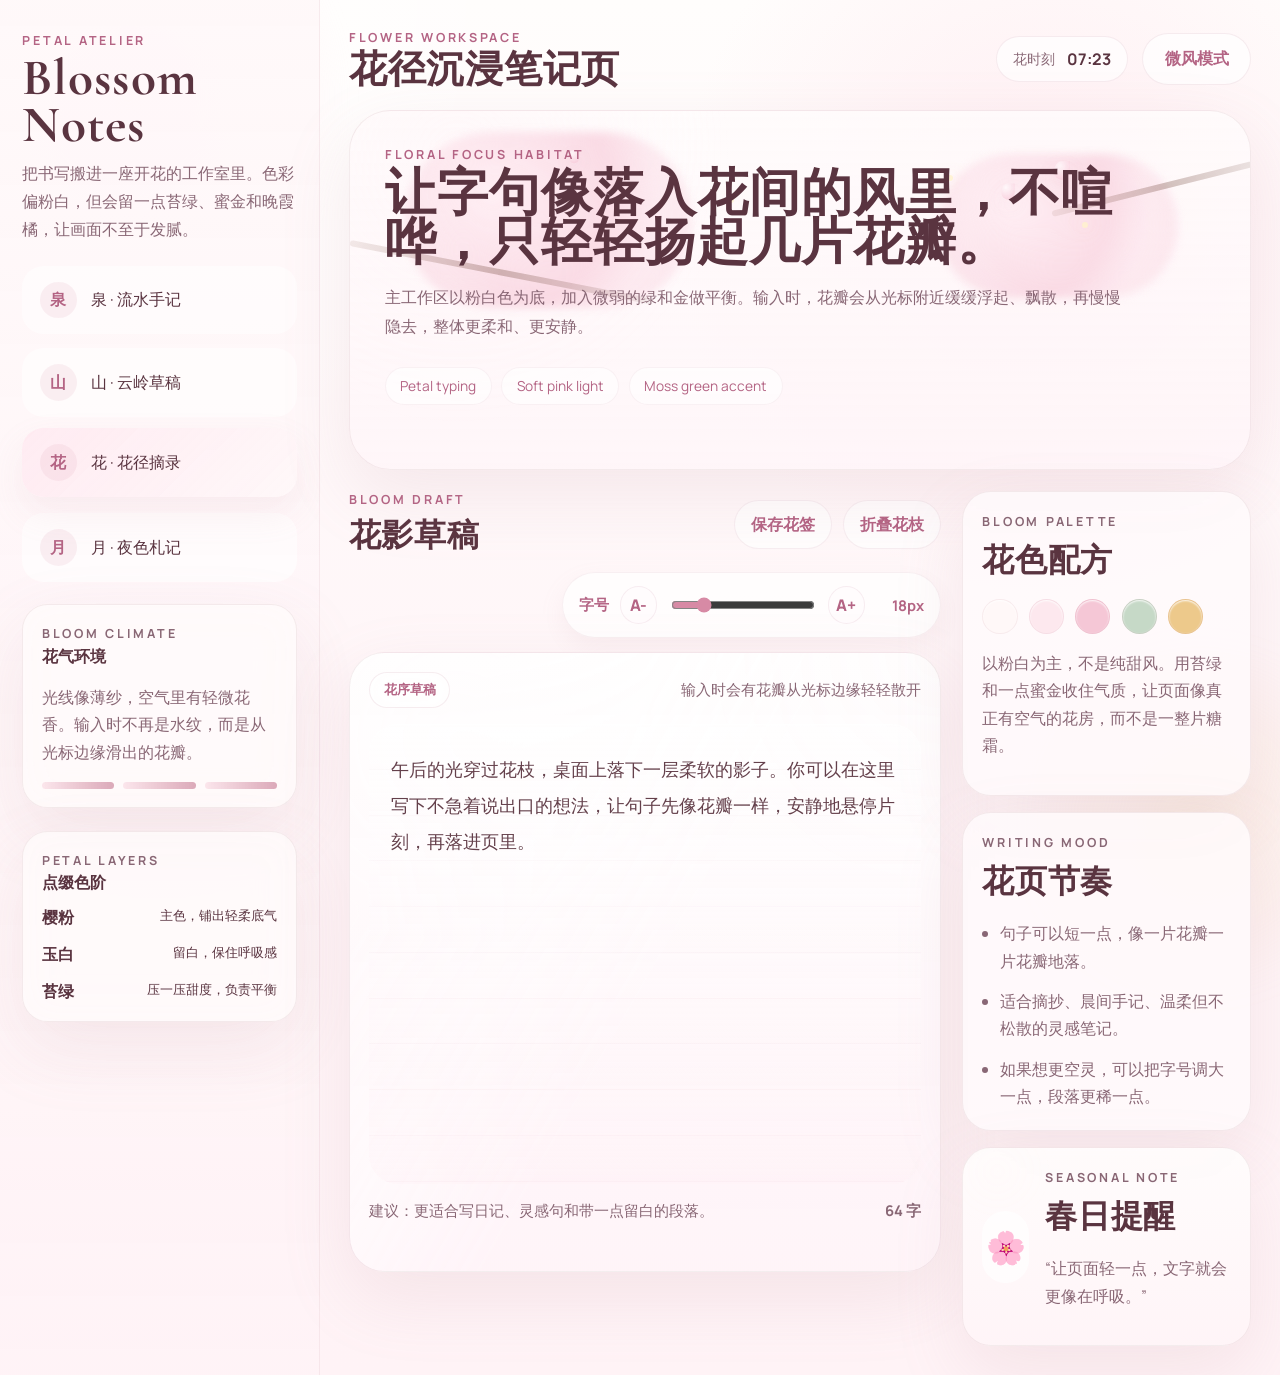
==== flower.html @ 6e4b3426 "Initial immersive notes workspace" ====
<!DOCTYPE html>
<html lang="zh-CN">
<head>
  <meta charset="UTF-8">
  <meta name="viewport" content="width=device-width, initial-scale=1.0">
  <title>花径笔记工作区</title>
  <link rel="preconnect" href="https://fonts.googleapis.com">
  <link rel="preconnect" href="https://fonts.gstatic.com" crossorigin>
  <link href="https://fonts.googleapis.com/css2?family=Cormorant+Garamond:wght@500;600;700&family=Manrope:wght@400;500;600;700&display=swap" rel="stylesheet">
  <link rel="stylesheet" href="./flower.css">
</head>
<body>
  <div class="flower-shell">
    <aside class="flower-sidebar">
      <div class="brand-block">
        <p class="eyebrow">Petal Atelier</p>
        <h1>Blossom Notes</h1>
        <p class="brand-copy">把书写搬进一座开花的工作室里。色彩偏粉白，但会留一点苔绿、蜜金和晚霞橘，让画面不至于发腻。</p>
      </div>

      <nav class="sidebar-nav" aria-label="主题导航">
        <a class="nav-item" href="./index.html">
          <span class="nav-icon">泉</span>
          <span>泉 · 流水手记</span>
        </a>
        <a class="nav-item" href="#">
          <span class="nav-icon">山</span>
          <span>山 · 云岭草稿</span>
        </a>
        <a class="nav-item active" href="./flower.html" aria-current="page">
          <span class="nav-icon">花</span>
          <span>花 · 花径摘录</span>
        </a>
        <a class="nav-item" href="#">
          <span class="nav-icon">月</span>
          <span>月 · 夜色札记</span>
        </a>
      </nav>

      <section class="sidebar-card ambient-card">
        <div class="card-head">
          <p class="eyebrow">Bloom Climate</p>
          <strong>花气环境</strong>
        </div>
        <p>光线像薄纱，空气里有轻微花香。输入时不再是水纹，而是从光标边缘滑出的花瓣。</p>
        <div class="blush-meter" aria-hidden="true">
          <span></span>
          <span></span>
          <span></span>
        </div>
      </section>

      <section class="sidebar-card companions-card">
        <div class="card-head">
          <p class="eyebrow">Petal Layers</p>
          <strong>点缀色阶</strong>
        </div>
        <ul class="companion-list">
          <li><span>樱粉</span><small>主色，铺出轻柔底气</small></li>
          <li><span>玉白</span><small>留白，保住呼吸感</small></li>
          <li><span>苔绿</span><small>压一压甜度，负责平衡</small></li>
        </ul>
      </section>
    </aside>

    <main class="flower-workspace">
      <header class="topbar">
        <div>
          <p class="eyebrow">Flower Workspace</p>
          <h2>花径沉浸笔记页</h2>
        </div>
        <div class="topbar-actions">
          <div class="time-pill">
            <span>花时刻</span>
            <strong id="clock">--:--</strong>
          </div>
          <button class="pill-button" type="button">微风模式</button>
        </div>
      </header>

      <section class="hero-panel">
        <div class="hero-backdrop" aria-hidden="true">
          <div class="blossom-cloud blossom-a"></div>
          <div class="blossom-cloud blossom-b"></div>
          <div class="branch branch-a"></div>
          <div class="branch branch-b"></div>
          <div class="petal-drift drift-a"></div>
          <div class="petal-drift drift-b"></div>
          <div class="petal-drift drift-c"></div>
          <div class="pollen pollen-a"></div>
          <div class="pollen pollen-b"></div>
          <div class="pollen pollen-c"></div>
        </div>

        <div class="hero-copy">
          <p class="eyebrow">Floral Focus Habitat</p>
          <h3>让字句像落入花间的风里，不喧哗，只轻轻扬起几片花瓣。</h3>
          <p>主工作区以粉白色为底，加入微弱的绿和金做平衡。输入时，花瓣会从光标附近缓缓浮起、飘散，再慢慢隐去，整体更柔和、更安静。</p>
        </div>

        <div class="hero-ribbon">
          <span>Petal typing</span>
          <span>Soft pink light</span>
          <span>Moss green accent</span>
        </div>
      </section>

      <section class="content-grid">
        <section class="editor-panel">
          <div class="panel-head">
            <div>
              <p class="eyebrow">Bloom Draft</p>
              <h3>花影草稿</h3>
            </div>
            <div class="panel-tools" aria-label="编辑操作">
              <button type="button">保存花签</button>
              <button type="button">折叠花枝</button>
            </div>
          </div>

          <div class="editor-controls" aria-label="编辑设置">
            <div class="font-size-control">
              <span class="control-label">字号</span>
              <button class="size-button" id="decreaseFont" type="button" aria-label="减小字号">A-</button>
              <input
                class="size-slider"
                id="fontSizeSlider"
                type="range"
                min="16"
                max="26"
                step="1"
                value="18"
                aria-label="调整编辑区字号"
              >
              <button class="size-button" id="increaseFont" type="button" aria-label="增大字号">A+</button>
              <strong class="size-value" id="fontSizeValue">18px</strong>
            </div>
          </div>

          <div class="editor-wrap" id="editorWrap">
            <div class="petal-sheen" aria-hidden="true"></div>
            <div class="editor-header">
              <span class="tag">花序草稿</span>
              <span class="hint">输入时会有花瓣从光标边缘轻轻散开</span>
            </div>
            <div
              class="editor"
              id="editor"
              contenteditable="true"
              spellcheck="false"
              aria-label="花主题笔记编辑区"
            >午后的光穿过花枝，桌面上落下一层柔软的影子。你可以在这里写下不急着说出口的想法，让句子先像花瓣一样，安静地悬停片刻，再落进页里。</div>
            <div class="editor-footer">
              <span>建议：更适合写日记、灵感句和带一点留白的段落。</span>
              <strong id="charCount">59 字</strong>
            </div>
            <div class="petal-layer" id="petalLayer" aria-hidden="true"></div>
          </div>
        </section>

        <aside class="insight-column">
          <article class="floating-card palette-card">
            <p class="eyebrow">Bloom Palette</p>
            <h3>花色配方</h3>
            <div class="swatches" aria-hidden="true">
              <span style="--swatch:#fff8f8;"></span>
              <span style="--swatch:#fde8ee;"></span>
              <span style="--swatch:#f5c7d6;"></span>
              <span style="--swatch:#c6d9c7;"></span>
              <span style="--swatch:#edc98b;"></span>
            </div>
            <p>以粉白为主，不是纯甜风。用苔绿和一点蜜金收住气质，让页面像真正有空气的花房，而不是一整片糖霜。</p>
          </article>

          <article class="floating-card ritual-card">
            <p class="eyebrow">Writing Mood</p>
            <h3>花页节奏</h3>
            <ul>
              <li>句子可以短一点，像一片花瓣一片花瓣地落。</li>
              <li>适合摘抄、晨间手记、温柔但不松散的灵感笔记。</li>
              <li>如果想更空灵，可以把字号调大一点，段落更稀一点。</li>
            </ul>
          </article>

          <article class="floating-card creature-card">
            <div class="creature-mark" aria-hidden="true">🌸</div>
            <div>
              <p class="eyebrow">Seasonal Note</p>
              <h3>春日提醒</h3>
              <p>“让页面轻一点，文字就会更像在呼吸。”</p>
            </div>
          </article>
        </aside>
      </section>
    </main>
  </div>

  <script src="./flower.js"></script>
</body>
</html>
---- flower.css ----
:root {
  --bg: #fff7f8;
  --bg-soft: #fffdfc;
  --panel: rgba(255, 251, 252, 0.78);
  --panel-strong: rgba(255, 250, 251, 0.9);
  --line: rgba(173, 132, 142, 0.14);
  --text: #5a3440;
  --muted: #896775;
  --rose: #d78aa5;
  --rose-deep: #b46484;
  --sage: #89a690;
  --gold: #deb77d;
  --shadow: 0 26px 70px rgba(183, 132, 152, 0.14);
}

* {
  box-sizing: border-box;
}

html {
  scroll-behavior: smooth;
}

body {
  margin: 0;
  min-height: 100vh;
  font-family: "Manrope", "Segoe UI", sans-serif;
  color: var(--text);
  background:
    radial-gradient(circle at top left, rgba(255, 255, 255, 0.96), transparent 30%),
    radial-gradient(circle at 82% 16%, rgba(255, 217, 228, 0.42), transparent 24%),
    linear-gradient(180deg, #fffdfc 0%, #fff6f8 50%, #fff3f6 100%);
  overflow-x: hidden;
}

body::before,
body::after {
  content: "";
  position: fixed;
  pointer-events: none;
  z-index: 0;
}

body::before {
  top: -10rem;
  left: -8rem;
  width: 32rem;
  height: 32rem;
  background: radial-gradient(circle, rgba(255, 228, 236, 0.52), transparent 62%);
  filter: blur(8px);
}

body::after {
  right: -8rem;
  bottom: -8rem;
  width: 26rem;
  height: 26rem;
  background: radial-gradient(circle, rgba(235, 207, 167, 0.24), transparent 62%);
  filter: blur(14px);
}

.flower-shell {
  position: relative;
  z-index: 1;
  display: grid;
  grid-template-columns: 320px minmax(0, 1fr);
  min-height: 100vh;
}

.flower-sidebar {
  display: flex;
  flex-direction: column;
  gap: 1.4rem;
  padding: 2rem 1.4rem;
  background: linear-gradient(180deg, rgba(255, 248, 249, 0.92), rgba(255, 243, 246, 0.82));
  backdrop-filter: blur(24px);
  border-right: 1px solid rgba(204, 161, 174, 0.16);
}

.brand-block h1,
.topbar h2,
.hero-copy h3,
.panel-head h3,
.floating-card h3 {
  font-family: "Cormorant Garamond", Georgia, serif;
  letter-spacing: 0.02em;
}

.brand-block h1 {
  margin: 0.35rem 0 0.65rem;
  font-size: clamp(2.5rem, 4vw, 3.5rem);
  font-weight: 700;
  line-height: 0.92;
}

.brand-copy {
  margin: 0;
  color: var(--muted);
  line-height: 1.75;
}

.eyebrow {
  margin: 0;
  color: var(--rose-deep);
  font-size: 0.78rem;
  font-weight: 700;
  letter-spacing: 0.22em;
  text-transform: uppercase;
}

.sidebar-nav {
  display: grid;
  gap: 0.85rem;
}

.nav-item {
  display: flex;
  align-items: center;
  gap: 0.9rem;
  padding: 1rem 1.1rem;
  border-radius: 1.35rem;
  background: rgba(255, 255, 255, 0.54);
  color: var(--text);
  text-decoration: none;
  transition: transform 220ms ease, background 220ms ease, box-shadow 220ms ease;
}

.nav-item:hover,
.nav-item.active {
  transform: translateY(-2px);
  background: linear-gradient(135deg, rgba(255, 234, 241, 0.94), rgba(255, 248, 249, 0.82));
  box-shadow: 0 16px 35px rgba(202, 144, 165, 0.12);
}

.nav-icon {
  display: inline-grid;
  place-items: center;
  width: 2.3rem;
  height: 2.3rem;
  border-radius: 999px;
  background: rgba(215, 138, 165, 0.12);
  color: var(--rose-deep);
  font-weight: 700;
}

.sidebar-card,
.hero-panel,
.editor-wrap,
.floating-card {
  border: 1px solid var(--line);
  box-shadow: var(--shadow);
}

.sidebar-card {
  padding: 1.15rem;
  border-radius: 1.6rem;
  background: var(--panel);
  backdrop-filter: blur(18px);
}

.card-head {
  margin-bottom: 0.75rem;
}

.sidebar-card p,
.floating-card p,
.floating-card li {
  color: var(--muted);
  line-height: 1.72;
}

.blush-meter {
  display: grid;
  grid-template-columns: repeat(3, 1fr);
  gap: 0.55rem;
  margin-top: 1rem;
}

.blush-meter span {
  height: 0.4rem;
  border-radius: 999px;
  background: linear-gradient(90deg, rgba(246, 200, 214, 0.4), rgba(211, 151, 170, 0.82));
  animation: blush 4.2s ease-in-out infinite;
}

.blush-meter span:nth-child(2) {
  animation-delay: 240ms;
}

.blush-meter span:nth-child(3) {
  animation-delay: 480ms;
}

.companion-list {
  display: grid;
  gap: 0.85rem;
  margin: 0;
  padding: 0;
  list-style: none;
}

.companion-list li {
  display: flex;
  justify-content: space-between;
  gap: 0.9rem;
}

.companion-list span {
  color: var(--text);
  font-weight: 600;
}

.flower-workspace {
  padding: 1.8rem;
}

.topbar {
  display: flex;
  align-items: center;
  justify-content: space-between;
  gap: 1rem;
  margin-bottom: 1.3rem;
}

.topbar h2 {
  margin: 0.3rem 0 0;
  font-size: clamp(2rem, 3vw, 3rem);
  line-height: 1;
}

.topbar-actions {
  display: flex;
  align-items: center;
  gap: 0.9rem;
}

.time-pill,
.pill-button,
.tag {
  border: 1px solid rgba(202, 154, 172, 0.18);
  background: rgba(255, 255, 255, 0.68);
  backdrop-filter: blur(14px);
}

.time-pill {
  display: flex;
  align-items: center;
  gap: 0.75rem;
  padding: 0.7rem 1rem;
  border-radius: 999px;
}

.time-pill span {
  color: var(--muted);
  font-size: 0.9rem;
}

.pill-button {
  padding: 0.85rem 1.35rem;
  border-radius: 999px;
  color: var(--rose-deep);
  font: inherit;
  font-weight: 700;
  cursor: pointer;
}

.hero-panel {
  position: relative;
  overflow: hidden;
  padding: 2.2rem;
  border-radius: 2.6rem;
  background:
    linear-gradient(180deg, rgba(255, 252, 252, 0.78), rgba(255, 245, 248, 0.9)),
    radial-gradient(circle at 12% 12%, rgba(255, 233, 240, 0.84), transparent 32%);
  min-height: 360px;
}

.hero-backdrop {
  position: absolute;
  inset: 0;
  overflow: hidden;
}

.blossom-cloud,
.branch,
.petal-drift,
.pollen {
  position: absolute;
}

.blossom-cloud {
  border-radius: 999px;
  background:
    radial-gradient(circle at 30% 35%, rgba(255, 239, 244, 0.98), rgba(246, 199, 214, 0.45) 52%, transparent 72%),
    radial-gradient(circle at 62% 48%, rgba(255, 239, 244, 0.94), rgba(248, 203, 218, 0.36) 54%, transparent 74%);
  filter: blur(4px);
}

.blossom-a {
  top: 6%;
  left: 6%;
  width: 18rem;
  height: 11rem;
}

.blossom-b {
  top: 12%;
  right: 8%;
  width: 15rem;
  height: 9rem;
}

.branch {
  height: 0.35rem;
  border-radius: 999px;
  background: linear-gradient(90deg, rgba(150, 108, 93, 0.12), rgba(123, 82, 70, 0.34), rgba(108, 74, 63, 0.08));
  transform-origin: left center;
}

.branch-a {
  left: 0;
  top: 36%;
  width: 34%;
  transform: rotate(11deg);
}

.branch-b {
  right: -4%;
  top: 28%;
  width: 26%;
  transform: rotate(-14deg);
}

.petal-drift {
  width: 1rem;
  height: 1.2rem;
  border-radius: 75% 0 70% 70%;
  background: radial-gradient(circle at 35% 25%, rgba(255, 252, 253, 0.94), rgba(246, 189, 208, 0.86));
  box-shadow: 0 8px 24px rgba(214, 159, 176, 0.16);
  opacity: 0.78;
}

.drift-a {
  top: 14%;
  right: 20%;
  animation: petalFloat 10s linear infinite;
}

.drift-b {
  top: 20%;
  right: 26%;
  transform: scale(0.85);
  animation: petalFloat 13s linear infinite 1.5s;
}

.drift-c {
  top: 10%;
  left: 24%;
  transform: scale(0.7);
  animation: petalFloat 12s linear infinite 0.9s;
}

.pollen {
  width: 0.38rem;
  height: 0.38rem;
  border-radius: 999px;
  background: rgba(255, 242, 203, 0.78);
  box-shadow: 0 0 18px rgba(255, 219, 147, 0.3);
  animation: pollenGlow 5.5s ease-in-out infinite;
}

.pollen-a {
  top: 24%;
  left: 42%;
}

.pollen-b {
  top: 18%;
  right: 33%;
  animation-delay: 1.1s;
}

.pollen-c {
  top: 31%;
  right: 18%;
  animation-delay: 2.1s;
}

.hero-copy,
.hero-ribbon {
  position: relative;
  z-index: 1;
}

.hero-copy {
  max-width: 58rem;
}

.hero-copy h3 {
  margin: 0.45rem 0 0.9rem;
  font-size: clamp(2.2rem, 4vw, 4.6rem);
  line-height: 0.96;
}

.hero-copy p:last-child {
  margin: 0;
  max-width: 46rem;
  color: var(--muted);
  line-height: 1.8;
  font-size: 1.02rem;
}

.hero-ribbon {
  display: inline-flex;
  gap: 0.6rem;
  flex-wrap: wrap;
  margin-top: 1.6rem;
}

.hero-ribbon span {
  padding: 0.52rem 0.9rem;
  border-radius: 999px;
  background: rgba(255, 255, 255, 0.6);
  border: 1px solid rgba(212, 167, 182, 0.14);
  color: var(--rose-deep);
  font-size: 0.86rem;
}

.content-grid {
  display: grid;
  grid-template-columns: minmax(0, 1.6fr) minmax(280px, 0.78fr);
  gap: 1.3rem;
  margin-top: 1.3rem;
}

.panel-head {
  display: flex;
  align-items: center;
  justify-content: space-between;
  gap: 1rem;
  margin-bottom: 0.9rem;
}

.panel-head h3,
.floating-card h3 {
  margin: 0.4rem 0 0;
  font-size: 2rem;
}

.panel-tools {
  display: flex;
  gap: 0.7rem;
}

.panel-tools button {
  padding: 0.75rem 1rem;
  border: 1px solid rgba(202, 154, 172, 0.16);
  border-radius: 999px;
  background: rgba(255, 255, 255, 0.68);
  color: var(--rose-deep);
  font: inherit;
  font-weight: 700;
  cursor: pointer;
}

.editor-controls {
  display: flex;
  justify-content: flex-end;
  margin-bottom: 0.9rem;
}

.font-size-control {
  display: inline-flex;
  align-items: center;
  gap: 0.7rem;
  padding: 0.8rem 1rem;
  border: 1px solid rgba(202, 154, 172, 0.14);
  border-radius: 999px;
  background: rgba(255, 255, 255, 0.7);
  box-shadow: 0 10px 24px rgba(200, 154, 171, 0.1);
  backdrop-filter: blur(14px);
}

.control-label,
.size-value {
  color: var(--rose-deep);
  font-size: 0.92rem;
}

.control-label {
  font-weight: 700;
}

.size-value {
  min-width: 3rem;
  text-align: right;
}

.size-button {
  width: 2.35rem;
  height: 2.35rem;
  border: 1px solid rgba(202, 154, 172, 0.16);
  border-radius: 999px;
  background: rgba(255, 252, 253, 0.96);
  color: var(--rose-deep);
  font: inherit;
  font-weight: 800;
  cursor: pointer;
}

.size-slider {
  width: 9rem;
  accent-color: var(--rose);
}

.editor-wrap {
  position: relative;
  overflow: hidden;
  min-height: 620px;
  padding: 1.2rem;
  border-radius: 2.2rem;
  background:
    linear-gradient(180deg, rgba(255, 254, 254, 0.92), rgba(255, 244, 248, 0.9)),
    radial-gradient(circle at top right, rgba(255, 226, 235, 0.42), transparent 28%);
}

.petal-sheen {
  position: absolute;
  inset: 0;
  background:
    linear-gradient(120deg, transparent 16%, rgba(255, 255, 255, 0.4) 34%, transparent 52%),
    radial-gradient(circle at 18% 14%, rgba(255, 234, 240, 0.42), transparent 28%);
  mix-blend-mode: screen;
  animation: sheen 16s linear infinite;
  pointer-events: none;
}

.editor-header,
.editor-footer {
  position: relative;
  z-index: 2;
  display: flex;
  align-items: center;
  justify-content: space-between;
  gap: 1rem;
}

.editor-header {
  margin-bottom: 1rem;
}

.tag {
  display: inline-flex;
  align-items: center;
  padding: 0.45rem 0.85rem;
  border-radius: 999px;
  color: var(--rose-deep);
  font-size: 0.82rem;
  font-weight: 700;
}

.hint {
  color: var(--muted);
  font-size: 0.92rem;
}

.editor {
  position: relative;
  z-index: 2;
  min-height: 460px;
  padding: 1.7rem 1.4rem 2rem;
  border-radius: 1.8rem;
  background:
    linear-gradient(180deg, rgba(255, 255, 255, 0.5), rgba(255, 234, 241, 0.2)),
    repeating-linear-gradient(180deg, transparent 0 2.8rem, rgba(212, 162, 180, 0.08) 2.8rem 2.86rem);
  box-shadow: inset 0 1px 0 rgba(255, 255, 255, 0.82);
  outline: none;
  font-size: 1.1rem;
  line-height: 2.05;
  color: rgba(90, 52, 64, 0.94);
  caret-color: var(--rose-deep);
}

.editor:focus {
  box-shadow:
    inset 0 1px 0 rgba(255, 255, 255, 0.9),
    inset 0 0 0 1px rgba(212, 162, 180, 0.12),
    0 0 0 6px rgba(245, 199, 214, 0.16);
}

.editor.typing-bloom {
  animation: bloomPulse 960ms ease-out;
}

.editor::selection {
  background: rgba(244, 198, 212, 0.34);
}

.editor-footer {
  margin-top: 1rem;
  color: var(--muted);
  font-size: 0.92rem;
}

.petal-layer {
  position: absolute;
  inset: 0;
  pointer-events: none;
}

.typing-petal {
  position: absolute;
  width: 0.95rem;
  height: 1.2rem;
  border-radius: 75% 0 72% 72%;
  background: radial-gradient(circle at 35% 25%, rgba(255, 255, 255, 0.96), rgba(246, 188, 207, 0.9));
  box-shadow: 0 12px 28px rgba(216, 154, 176, 0.18);
  opacity: 0;
  transform: translate(-50%, -50%) rotate(var(--rotate-start, 0deg)) scale(var(--scale, 1));
  animation: petalTrail 2.6s cubic-bezier(0.2, 0.72, 0.16, 1) forwards;
}

.typing-petal::after {
  content: "";
  position: absolute;
  inset: 28% 24% 18% 24%;
  border-radius: 999px;
  background: linear-gradient(180deg, rgba(255, 255, 255, 0.4), rgba(250, 216, 227, 0.15));
  opacity: 0.9;
}

.petal-spark {
  position: absolute;
  width: 0.34rem;
  height: 0.34rem;
  border-radius: 999px;
  background: rgba(255, 233, 186, 0.82);
  box-shadow: 0 0 18px rgba(255, 220, 153, 0.3);
  opacity: 0;
  animation: sparkTrail 1.9s ease-out forwards;
}

.insight-column {
  display: grid;
  gap: 1rem;
}

.floating-card {
  padding: 1.2rem;
  border-radius: 1.8rem;
  background: var(--panel-strong);
  backdrop-filter: blur(18px);
}

.swatches {
  display: flex;
  gap: 0.7rem;
  margin: 1rem 0;
}

.swatches span {
  width: 2.2rem;
  aspect-ratio: 1;
  border-radius: 999px;
  background: var(--swatch);
  border: 1px solid rgba(202, 154, 172, 0.14);
  box-shadow: inset 0 1px 2px rgba(255, 255, 255, 0.9);
}

.ritual-card ul {
  display: grid;
  gap: 0.8rem;
  margin: 1rem 0 0;
  padding-left: 1.1rem;
}

.creature-card {
  display: flex;
  align-items: center;
  gap: 1rem;
  background:
    linear-gradient(180deg, rgba(255, 252, 252, 0.94), rgba(255, 244, 247, 0.94)),
    radial-gradient(circle at 12% 12%, rgba(255, 238, 212, 0.5), transparent 18%);
}

.creature-mark {
  display: grid;
  place-items: center;
  width: 4.5rem;
  height: 4.5rem;
  border-radius: 1.5rem;
  background: rgba(255, 255, 255, 0.72);
  font-size: 2rem;
}

@keyframes blush {
  0%, 100% {
    transform: scaleX(1);
    opacity: 0.72;
  }
  50% {
    transform: scaleX(0.82);
    opacity: 1;
  }
}

@keyframes petalFloat {
  0% {
    transform: translate3d(0, 0, 0) rotate(18deg);
    opacity: 0;
  }
  10% {
    opacity: 0.82;
  }
  100% {
    transform: translate3d(-120px, 250px, 0) rotate(220deg);
    opacity: 0;
  }
}

@keyframes pollenGlow {
  0%, 100% {
    opacity: 0.45;
    transform: scale(0.92);
  }
  50% {
    opacity: 1;
    transform: scale(1.12);
  }
}

@keyframes sheen {
  0% {
    transform: translateX(-20%);
  }
  100% {
    transform: translateX(20%);
  }
}

@keyframes bloomPulse {
  0% {
    text-shadow: 0 0 0 rgba(244, 194, 209, 0);
    filter: saturate(1);
  }
  40% {
    text-shadow: 0 4px 14px rgba(235, 182, 200, 0.12);
    filter: saturate(1.04);
  }
  100% {
    text-shadow: 0 0 0 rgba(244, 194, 209, 0);
    filter: saturate(1);
  }
}

@keyframes petalTrail {
  0% {
    opacity: 0;
    transform: translate(-50%, -50%) rotate(var(--rotate-start, 0deg)) scale(var(--scale, 1));
  }
  12% {
    opacity: 0.92;
  }
  100% {
    opacity: 0;
    transform: translate(
      calc(-50% + var(--drift-x, 0px)),
      calc(-50% + var(--drift-y, 0px))
    ) rotate(var(--rotate-end, 160deg)) scale(calc(var(--scale, 1) * 0.88));
  }
}

@keyframes sparkTrail {
  0% {
    opacity: 0;
    transform: translate(-50%, -50%) scale(0.3);
  }
  20% {
    opacity: 0.85;
  }
  100% {
    opacity: 0;
    transform: translate(
      calc(-50% + var(--drift-x, 0px)),
      calc(-50% + var(--drift-y, 0px))
    ) scale(1.2);
  }
}

@media (max-width: 1180px) {
  .flower-shell {
    grid-template-columns: 1fr;
  }

  .flower-sidebar {
    border-right: 0;
    border-bottom: 1px solid rgba(204, 161, 174, 0.16);
  }

  .content-grid {
    grid-template-columns: 1fr;
  }
}

@media (max-width: 760px) {
  .flower-workspace,
  .flower-sidebar {
    padding: 1rem;
  }

  .topbar,
  .panel-head,
  .editor-controls,
  .editor-header,
  .editor-footer {
    flex-direction: column;
    align-items: flex-start;
  }

  .topbar-actions,
  .panel-tools,
  .font-size-control {
    width: 100%;
    flex-wrap: wrap;
  }

  .hero-panel,
  .editor-wrap,
  .floating-card,
  .sidebar-card {
    border-radius: 1.6rem;
  }

  .hero-panel {
    padding: 1.4rem;
    min-height: 420px;
  }

  .editor {
    min-height: 360px;
    font-size: 1rem;
    line-height: 1.95;
    padding: 1.2rem 1rem 1.4rem;
  }

  .font-size-control {
    border-radius: 1.2rem;
  }

  .size-slider {
    width: 100%;
  }
}

@media (prefers-reduced-motion: reduce) {
  *,
  *::before,
  *::after {
    animation-duration: 1ms !important;
    animation-iteration-count: 1 !important;
    transition-duration: 1ms !important;
    scroll-behavior: auto !important;
  }
}
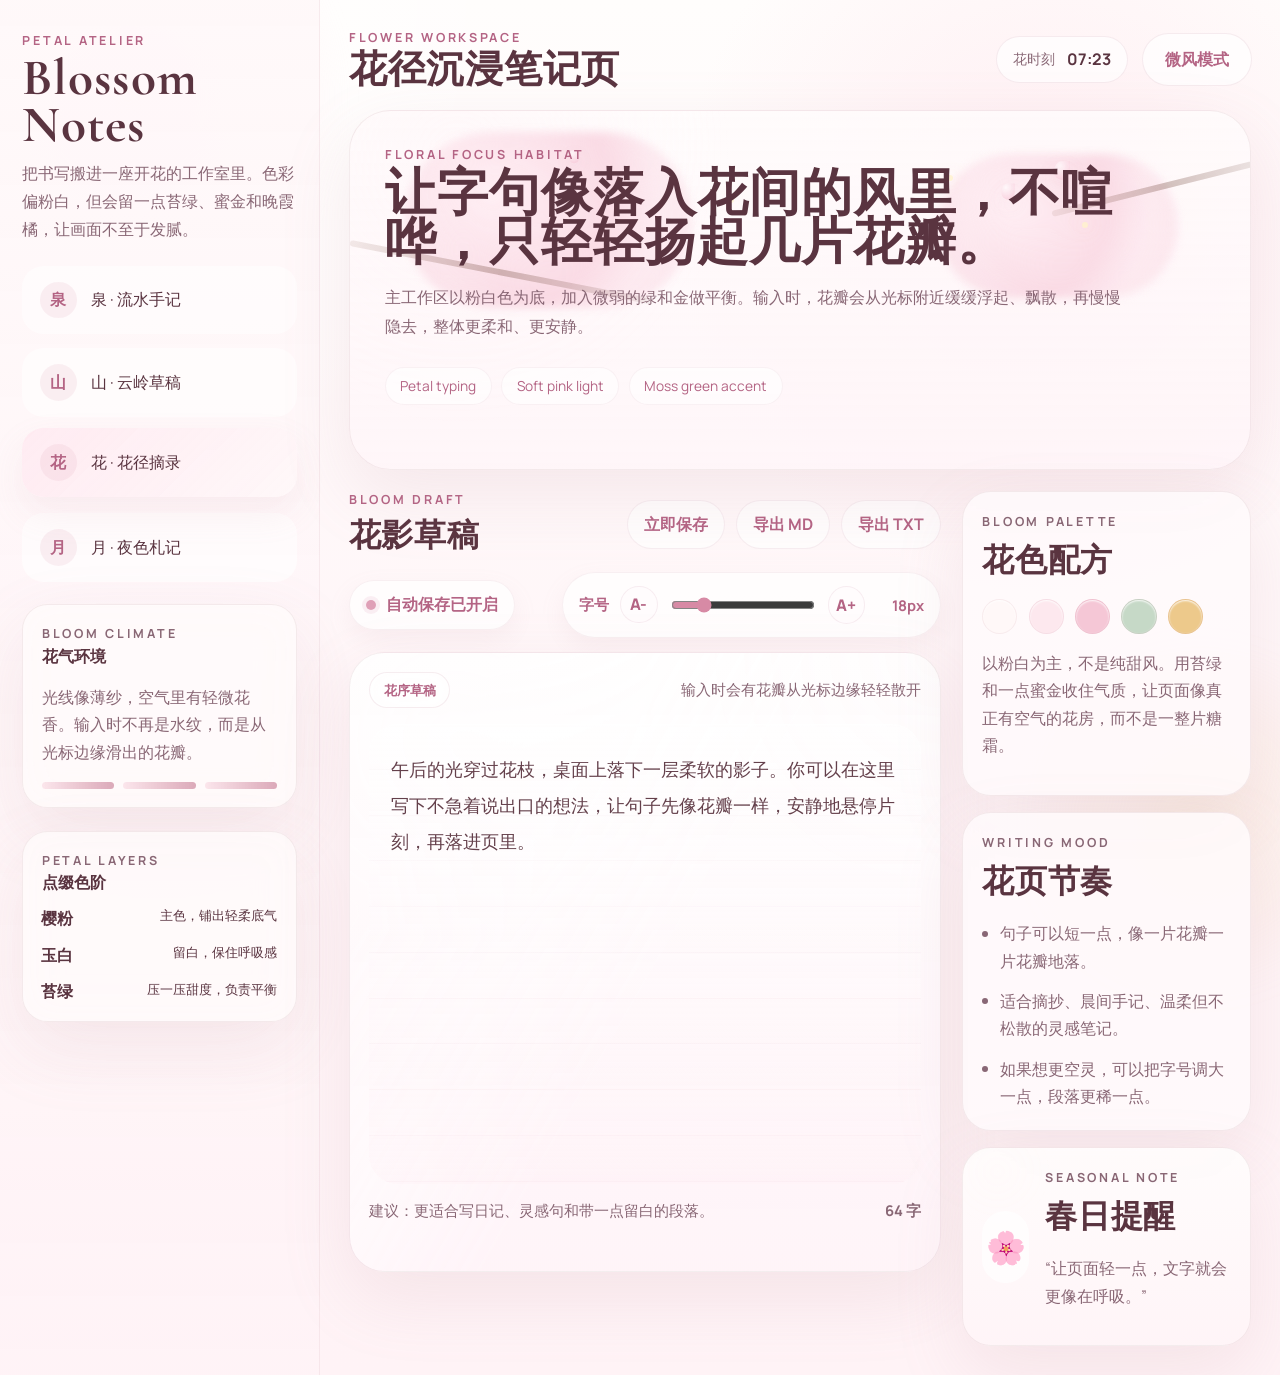
==== commit 24e73529: "Add local save and export tools for notes" ====
--- a/flower.html
+++ b/flower.html
@@ -23,7 +23,7 @@
           <span class="nav-icon">泉</span>
           <span>泉 · 流水手记</span>
         </a>
-        <a class="nav-item" href="#">
+        <a class="nav-item" href="./mountain.html">
           <span class="nav-icon">山</span>
           <span>山 · 云岭草稿</span>
         </a>
@@ -31,7 +31,7 @@
           <span class="nav-icon">花</span>
           <span>花 · 花径摘录</span>
         </a>
-        <a class="nav-item" href="#">
+        <a class="nav-item" href="./moon.html">
           <span class="nav-icon">月</span>
           <span>月 · 夜色札记</span>
         </a>
@@ -113,12 +113,19 @@
               <h3>花影草稿</h3>
             </div>
             <div class="panel-tools" aria-label="编辑操作">
-              <button type="button">保存花签</button>
-              <button type="button">折叠花枝</button>
+              <button id="saveNoteBtn" type="button">立即保存</button>
+              <button id="exportMarkdownBtn" type="button">导出 MD</button>
+              <button id="exportTextBtn" type="button">导出 TXT</button>
             </div>
           </div>
 
           <div class="editor-controls" aria-label="编辑设置">
+            <div class="workspace-meta">
+              <div class="save-state" id="saveState" data-state="saved">
+                <span class="save-dot" aria-hidden="true"></span>
+                <strong id="saveStateText">自动保存已开启</strong>
+              </div>
+            </div>
             <div class="font-size-control">
               <span class="control-label">字号</span>
               <button class="size-button" id="decreaseFont" type="button" aria-label="减小字号">A-</button>
--- a/flower.css
+++ b/flower.css
@@ -450,6 +450,7 @@
 .panel-tools {
   display: flex;
   gap: 0.7rem;
+  flex-wrap: wrap;
 }
 
 .panel-tools button {
@@ -465,8 +466,47 @@
 
 .editor-controls {
   display: flex;
-  justify-content: flex-end;
+  align-items: center;
+  justify-content: space-between;
+  gap: 1rem;
   margin-bottom: 0.9rem;
+}
+
+.workspace-meta {
+  display: flex;
+  align-items: center;
+  gap: 0.75rem;
+}
+
+.save-state {
+  display: inline-flex;
+  align-items: center;
+  gap: 0.65rem;
+  padding: 0.78rem 1rem;
+  border: 1px solid rgba(202, 154, 172, 0.14);
+  border-radius: 999px;
+  background: rgba(255, 255, 255, 0.7);
+  color: var(--rose-deep);
+  box-shadow: 0 10px 24px rgba(200, 154, 171, 0.1);
+  backdrop-filter: blur(14px);
+}
+
+.save-dot {
+  width: 0.62rem;
+  height: 0.62rem;
+  border-radius: 999px;
+  background: rgba(214, 133, 163, 0.78);
+  box-shadow: 0 0 0 0.25rem rgba(214, 133, 163, 0.12);
+}
+
+.save-state[data-state="dirty"] .save-dot {
+  background: rgba(228, 177, 109, 0.92);
+  box-shadow: 0 0 0 0.25rem rgba(228, 177, 109, 0.14);
+}
+
+.save-state[data-state="error"] .save-dot {
+  background: rgba(196, 102, 117, 0.92);
+  box-shadow: 0 0 0 0.25rem rgba(196, 102, 117, 0.14);
 }
 
 .font-size-control {
@@ -819,7 +859,8 @@
 
   .topbar-actions,
   .panel-tools,
-  .font-size-control {
+  .font-size-control,
+  .workspace-meta {
     width: 100%;
     flex-wrap: wrap;
   }
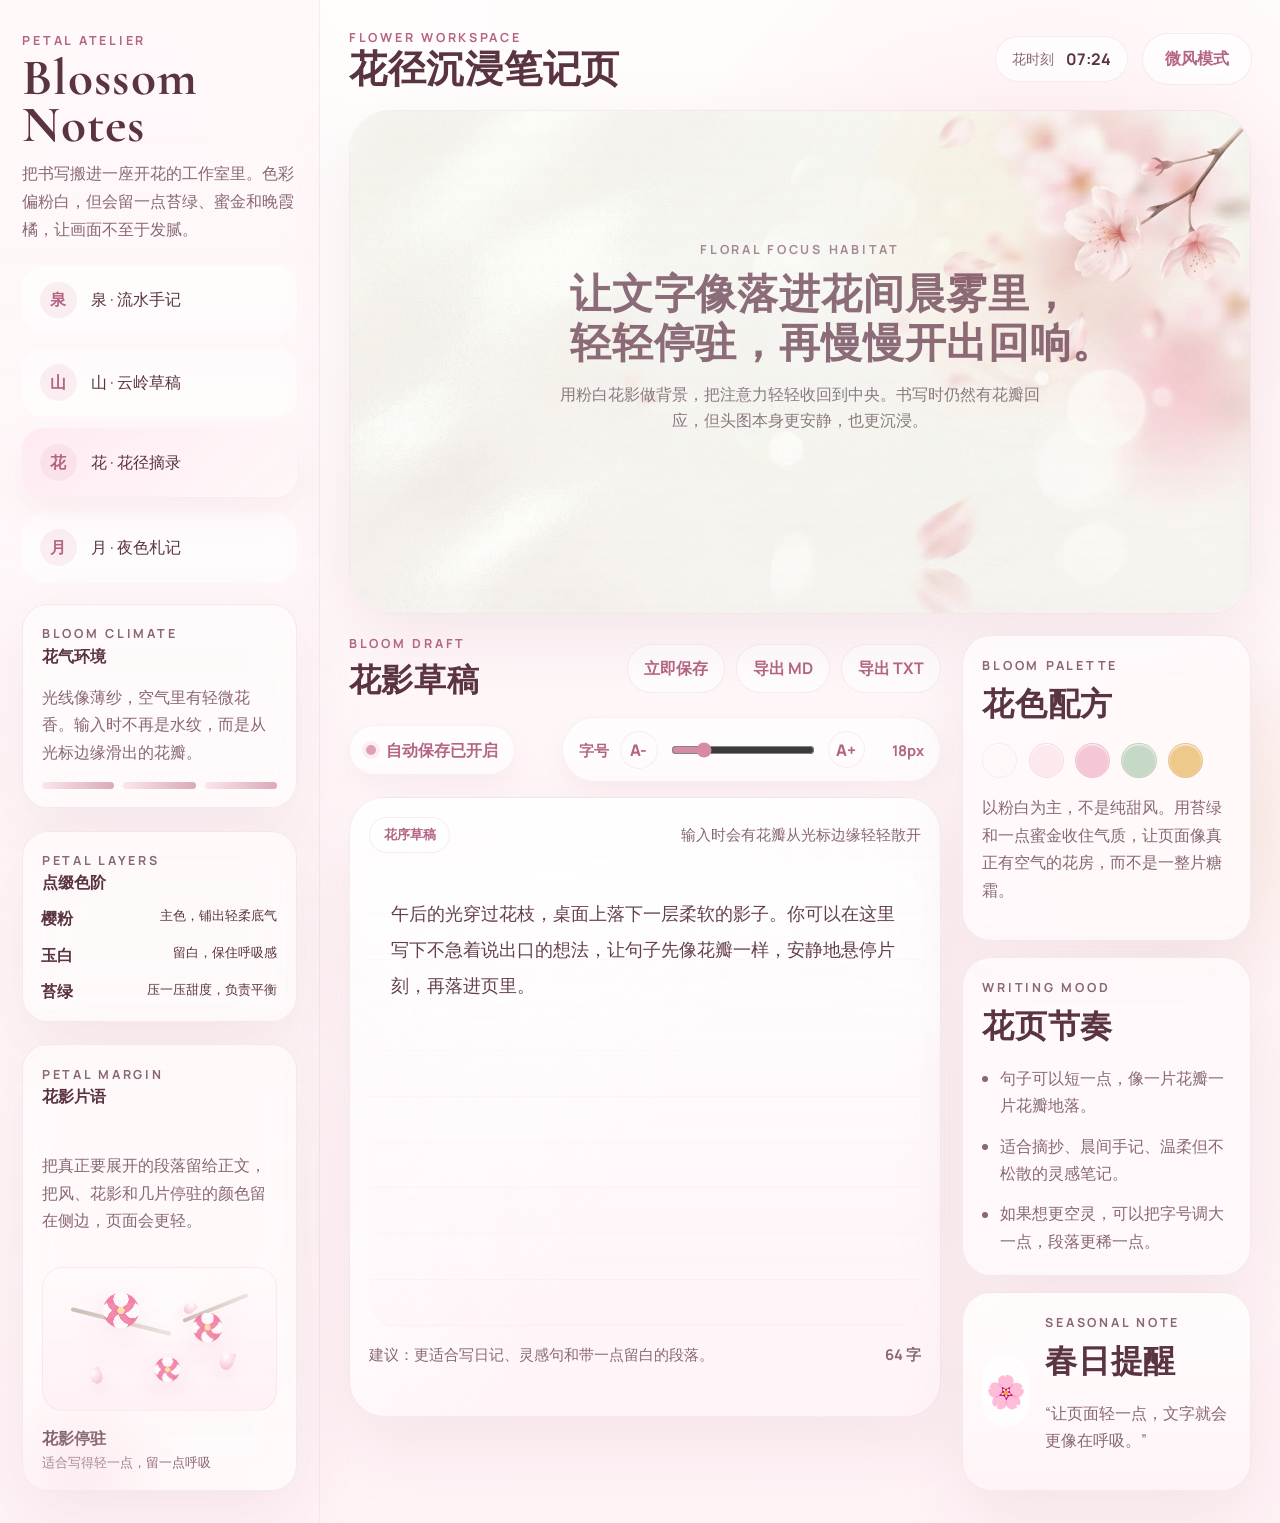
==== commit 92421de7: "Refine floral and lunar hero layouts" ====
--- a/flower.html
+++ b/flower.html
@@ -61,6 +61,29 @@
           <li><span>苔绿</span><small>压一压甜度，负责平衡</small></li>
         </ul>
       </section>
+
+      <section class="sidebar-card sidebar-scene-card">
+        <div class="card-head">
+          <p class="eyebrow">Petal Margin</p>
+          <strong>花影片语</strong>
+        </div>
+        <p>把真正要展开的段落留给正文，把风、花影和几片停驻的颜色留在侧边，页面会更轻。</p>
+        <div class="scene-card-visual" aria-hidden="true">
+          <div class="scene-haze"></div>
+          <div class="scene-branch branch-a"></div>
+          <div class="scene-branch branch-b"></div>
+          <div class="scene-bloom bloom-a"></div>
+          <div class="scene-bloom bloom-b"></div>
+          <div class="scene-bloom bloom-c"></div>
+          <div class="scene-petal petal-a"></div>
+          <div class="scene-petal petal-b"></div>
+          <div class="scene-petal petal-c"></div>
+        </div>
+        <div class="scene-note">
+          <span>花影停驻</span>
+          <small>适合写得轻一点，留一点呼吸</small>
+        </div>
+      </section>
     </aside>
 
     <main class="flower-workspace">
@@ -78,7 +101,12 @@
         </div>
       </header>
 
-      <section class="hero-panel">
+      <section class="hero-panel hero-panel-image flower-hero-image">
+        <img
+          class="hero-reference-art"
+          src="./flower.png"
+          alt="花主题头图：粉白花影、柔雾与沉浸式笔记场景"
+        >
         <div class="hero-backdrop" aria-hidden="true">
           <div class="blossom-cloud blossom-a"></div>
           <div class="blossom-cloud blossom-b"></div>
@@ -94,14 +122,11 @@
 
         <div class="hero-copy">
           <p class="eyebrow">Floral Focus Habitat</p>
-          <h3>让字句像落入花间的风里，不喧哗，只轻轻扬起几片花瓣。</h3>
-          <p>主工作区以粉白色为底，加入微弱的绿和金做平衡。输入时，花瓣会从光标附近缓缓浮起、飘散，再慢慢隐去，整体更柔和、更安静。</p>
-        </div>
-
-        <div class="hero-ribbon">
-          <span>Petal typing</span>
-          <span>Soft pink light</span>
-          <span>Moss green accent</span>
+          <h3>
+            <span>让文字像落进花间晨雾里，</span>
+            <span>轻轻停驻，再慢慢开出回响。</span>
+          </h3>
+          <p>用粉白花影做背景，把注意力轻轻收回到中央。书写时仍然有花瓣回应，但头图本身更安静，也更沉浸。</p>
         </div>
       </section>
 
--- a/flower.css
+++ b/flower.css
@@ -210,6 +210,145 @@
   font-weight: 600;
 }
 
+.sidebar-scene-card {
+  position: relative;
+  flex: 1;
+  min-height: 16rem;
+  display: flex;
+  flex-direction: column;
+  justify-content: space-between;
+  gap: 1rem;
+  overflow: hidden;
+}
+
+.sidebar-scene-card::before {
+  content: "";
+  position: absolute;
+  inset: auto auto -18% -14%;
+  width: 12rem;
+  height: 12rem;
+  background: radial-gradient(circle, rgba(248, 215, 226, 0.42), transparent 68%);
+  filter: blur(14px);
+  pointer-events: none;
+}
+
+.scene-card-visual {
+  position: relative;
+  min-height: 9rem;
+  border-radius: 1.3rem;
+  overflow: hidden;
+  border: 1px solid rgba(214, 170, 185, 0.16);
+  background:
+    linear-gradient(180deg, rgba(255, 251, 252, 0.68), rgba(255, 239, 244, 0.84)),
+    radial-gradient(circle at 72% 20%, rgba(255, 243, 212, 0.28), transparent 22%);
+}
+
+.scene-haze,
+.scene-branch,
+.scene-bloom,
+.scene-petal {
+  position: absolute;
+}
+
+.scene-haze {
+  inset: 10% 8% auto;
+  height: 44%;
+  background: radial-gradient(circle, rgba(255, 255, 255, 0.46), transparent 74%);
+  filter: blur(12px);
+  opacity: 0.88;
+}
+
+.scene-branch {
+  height: 0.26rem;
+  border-radius: 999px;
+  background: linear-gradient(90deg, rgba(132, 113, 92, 0.42), rgba(169, 145, 122, 0.2));
+  transform-origin: left center;
+}
+
+.scene-card-visual .branch-a {
+  top: 28%;
+  left: 12%;
+  width: 44%;
+  transform: rotate(14deg);
+}
+
+.scene-card-visual .branch-b {
+  top: 36%;
+  right: 10%;
+  width: 30%;
+  transform: rotate(-22deg);
+}
+
+.scene-bloom {
+  width: 2.2rem;
+  height: 2.2rem;
+  border-radius: 999px;
+  background:
+    radial-gradient(circle at 50% 50%, rgba(255, 231, 167, 0.92) 0 14%, transparent 15%),
+    radial-gradient(circle at 50% 18%, rgba(255, 250, 252, 0.98) 0 22%, rgba(241, 130, 166, 0.92) 23% 42%, transparent 43%),
+    radial-gradient(circle at 82% 50%, rgba(255, 250, 252, 0.98) 0 22%, rgba(241, 130, 166, 0.92) 23% 42%, transparent 43%),
+    radial-gradient(circle at 50% 82%, rgba(255, 250, 252, 0.98) 0 22%, rgba(241, 130, 166, 0.92) 23% 42%, transparent 43%),
+    radial-gradient(circle at 18% 50%, rgba(255, 250, 252, 0.98) 0 22%, rgba(241, 130, 166, 0.92) 23% 42%, transparent 43%);
+  filter: drop-shadow(0 10px 16px rgba(223, 151, 176, 0.2));
+}
+
+.bloom-a {
+  top: 18%;
+  left: 26%;
+}
+
+.bloom-b {
+  top: 30%;
+  right: 22%;
+  transform: scale(0.84);
+}
+
+.bloom-c {
+  bottom: 16%;
+  left: 46%;
+  transform: scale(0.72);
+}
+
+.scene-petal {
+  width: 0.86rem;
+  height: 1.1rem;
+  border-radius: 75% 0 72% 72%;
+  background: radial-gradient(circle at 35% 25%, rgba(255, 255, 255, 0.96), rgba(244, 177, 200, 0.92));
+  box-shadow: 0 10px 16px rgba(221, 165, 184, 0.14);
+}
+
+.petal-a {
+  right: 18%;
+  bottom: 28%;
+  transform: rotate(18deg);
+}
+
+.petal-b {
+  left: 20%;
+  bottom: 18%;
+  transform: rotate(-24deg) scale(0.88);
+}
+
+.petal-c {
+  right: 34%;
+  top: 22%;
+  transform: rotate(46deg) scale(0.72);
+}
+
+.scene-note {
+  display: grid;
+  gap: 0.2rem;
+}
+
+.scene-note span {
+  color: rgba(92, 58, 69, 0.92);
+  font-weight: 700;
+}
+
+.scene-note small {
+  color: var(--muted);
+}
+
 .flower-workspace {
   padding: 1.8rem;
 }
@@ -275,6 +414,33 @@
   min-height: 360px;
 }
 
+.hero-panel-image {
+  padding: 0;
+  background: none;
+}
+
+.hero-reference-art {
+  display: block;
+  width: 100%;
+  height: auto;
+  border-radius: inherit;
+}
+
+.flower-hero-image::before {
+  content: "";
+  position: absolute;
+  inset: 0;
+  z-index: 1;
+  background:
+    linear-gradient(180deg, rgba(255, 249, 251, 0.06), rgba(255, 245, 248, 0.18)),
+    radial-gradient(circle at 50% 42%, rgba(255, 255, 255, 0.12), transparent 36%);
+  pointer-events: none;
+}
+
+.flower-hero-image .hero-backdrop {
+  display: none;
+}
+
 .hero-backdrop {
   position: absolute;
   inset: 0;
@@ -386,20 +552,54 @@
   animation-delay: 2.1s;
 }
 
-.hero-copy,
-.hero-ribbon {
+.hero-copy {
   position: relative;
   z-index: 1;
 }
 
+.flower-hero-image .hero-copy {
+  z-index: 2;
+}
+
 .hero-copy {
   max-width: 58rem;
+}
+
+.flower-hero-image .hero-copy {
+  position: absolute;
+  inset: 0;
+  display: flex;
+  flex-direction: column;
+  align-items: center;
+  justify-content: center;
+  gap: 0;
+  padding: 2.8rem 2rem 5.9rem;
+  text-align: center;
+}
+
+.flower-hero-image .hero-copy .eyebrow {
+  color: rgba(112, 76, 92, 0.64);
+  text-shadow: 0 1px 10px rgba(255, 255, 255, 0.28);
 }
 
 .hero-copy h3 {
   margin: 0.45rem 0 0.9rem;
   font-size: clamp(2.2rem, 4vw, 4.6rem);
   line-height: 0.96;
+}
+
+.flower-hero-image .hero-copy h3 {
+  margin: 0.8rem auto 0.9rem;
+  max-width: min(100%, 23ch);
+  font-size: clamp(1.85rem, 3.2vw, 2.8rem);
+  line-height: 1.18;
+  color: rgba(101, 60, 77, 0.74);
+  text-shadow: 0 4px 24px rgba(255, 255, 255, 0.24);
+}
+
+.flower-hero-image .hero-copy h3 span {
+  display: block;
+  white-space: nowrap;
 }
 
 .hero-copy p:last-child {
@@ -410,20 +610,12 @@
   font-size: 1.02rem;
 }
 
-.hero-ribbon {
-  display: inline-flex;
-  gap: 0.6rem;
-  flex-wrap: wrap;
-  margin-top: 1.6rem;
-}
-
-.hero-ribbon span {
-  padding: 0.52rem 0.9rem;
-  border-radius: 999px;
-  background: rgba(255, 255, 255, 0.6);
-  border: 1px solid rgba(212, 167, 182, 0.14);
-  color: var(--rose-deep);
-  font-size: 0.86rem;
+.flower-hero-image .hero-copy p:last-child {
+  max-width: 31rem;
+  color: rgba(86, 63, 74, 0.68);
+  line-height: 1.62;
+  font-size: 0.98rem;
+  text-shadow: 0 1px 14px rgba(255, 255, 255, 0.22);
 }
 
 .content-grid {
@@ -877,6 +1069,30 @@
     min-height: 420px;
   }
 
+  .flower-hero-image {
+    padding: 0;
+  }
+
+  .flower-hero-image .hero-copy {
+    padding: 1.4rem 1rem 4.8rem;
+  }
+
+  .flower-hero-image .hero-copy h3 {
+    max-width: min(100%, 15ch);
+    font-size: clamp(1.45rem, 5.6vw, 2rem);
+    line-height: 1.2;
+  }
+
+  .flower-hero-image .hero-copy h3 span {
+    white-space: normal;
+  }
+
+  .flower-hero-image .hero-copy p:last-child {
+    max-width: 18rem;
+    font-size: 0.88rem;
+    line-height: 1.5;
+  }
+
   .editor {
     min-height: 360px;
     font-size: 1rem;
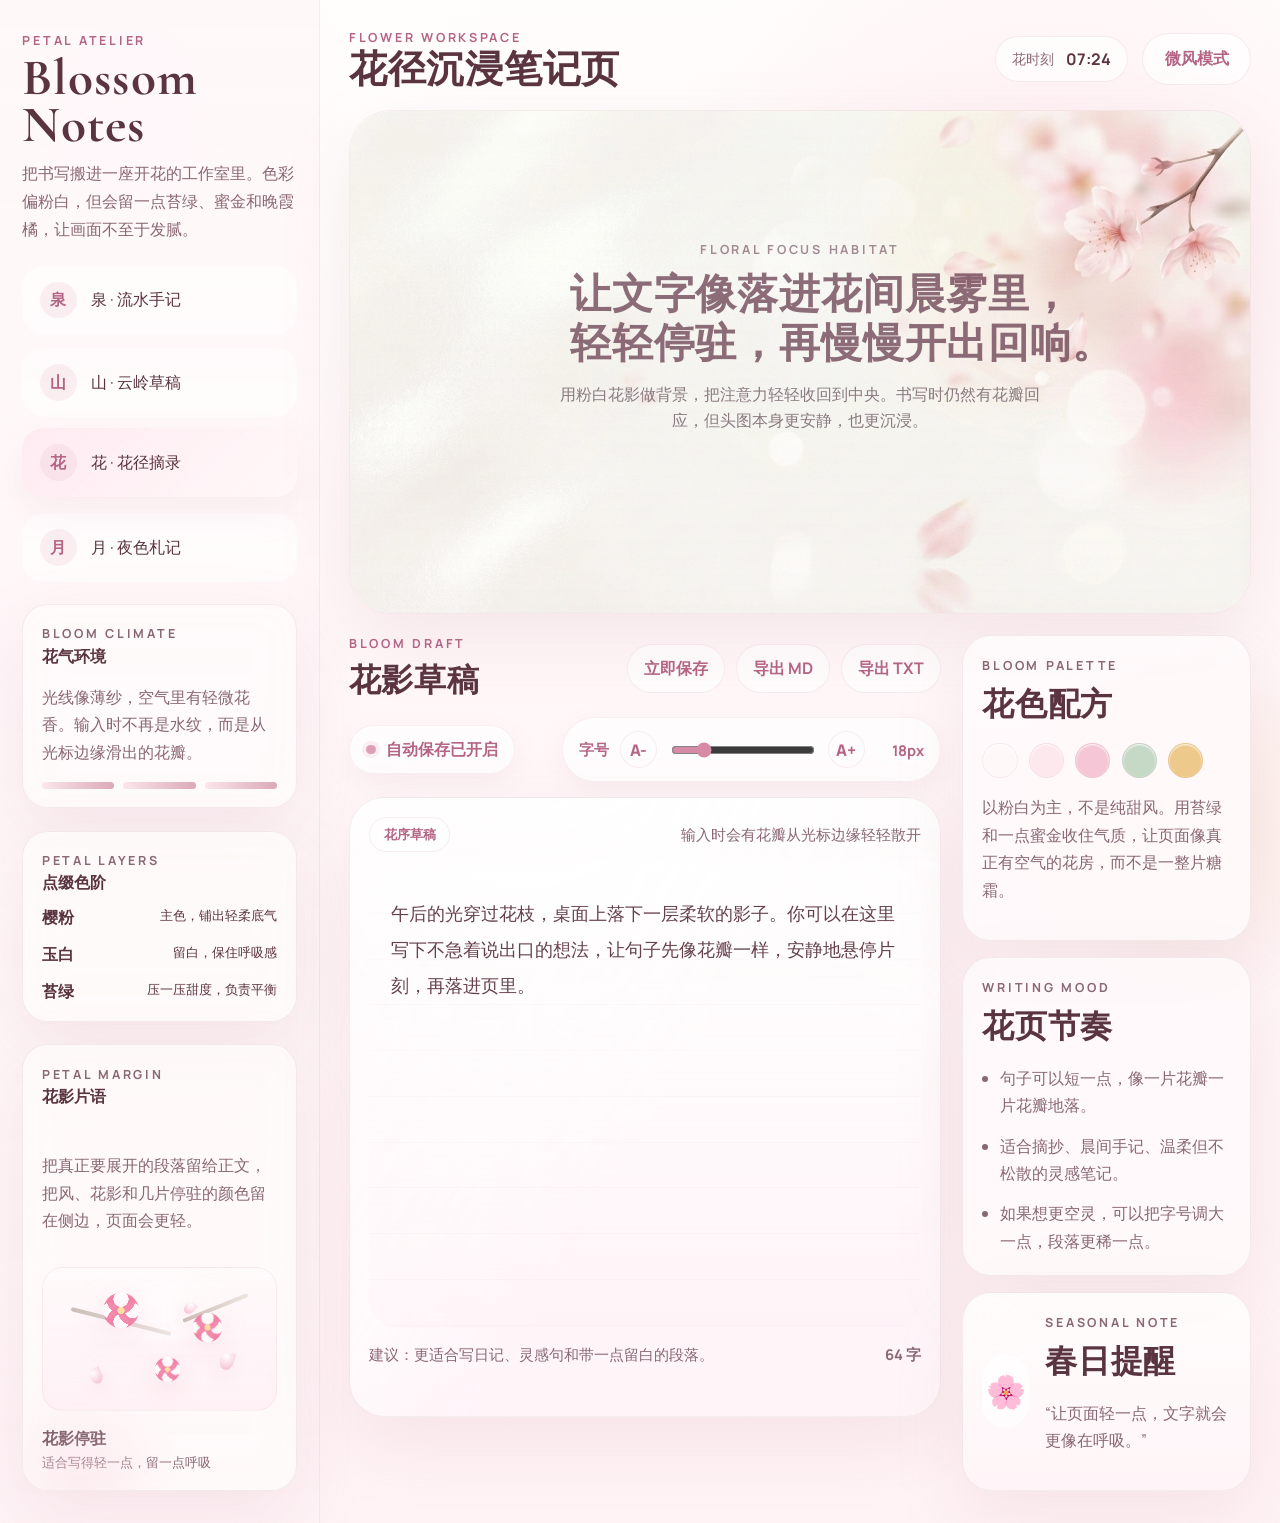
==== commit 3bb84b2a: "Integrate shared notes core across theme pages" ====
--- a/flower.html
+++ b/flower.html
@@ -227,6 +227,15 @@
     </main>
   </div>
 
+  <script src="./scripts/theme-config.js"></script>
+  <script src="./scripts/note-model.js"></script>
+  <script src="./scripts/storage-indexeddb.js"></script>
+  <script src="./scripts/storage-fallback.js"></script>
+  <script src="./scripts/notes-repository.js"></script>
+  <script src="./scripts/notes-migration.js"></script>
+  <script src="./scripts/app-init.js"></script>
+  <script src="./scripts/ui-save-state.js"></script>
+  <script src="./scripts/note-page-core.js"></script>
   <script src="./flower.js"></script>
 </body>
 </html>
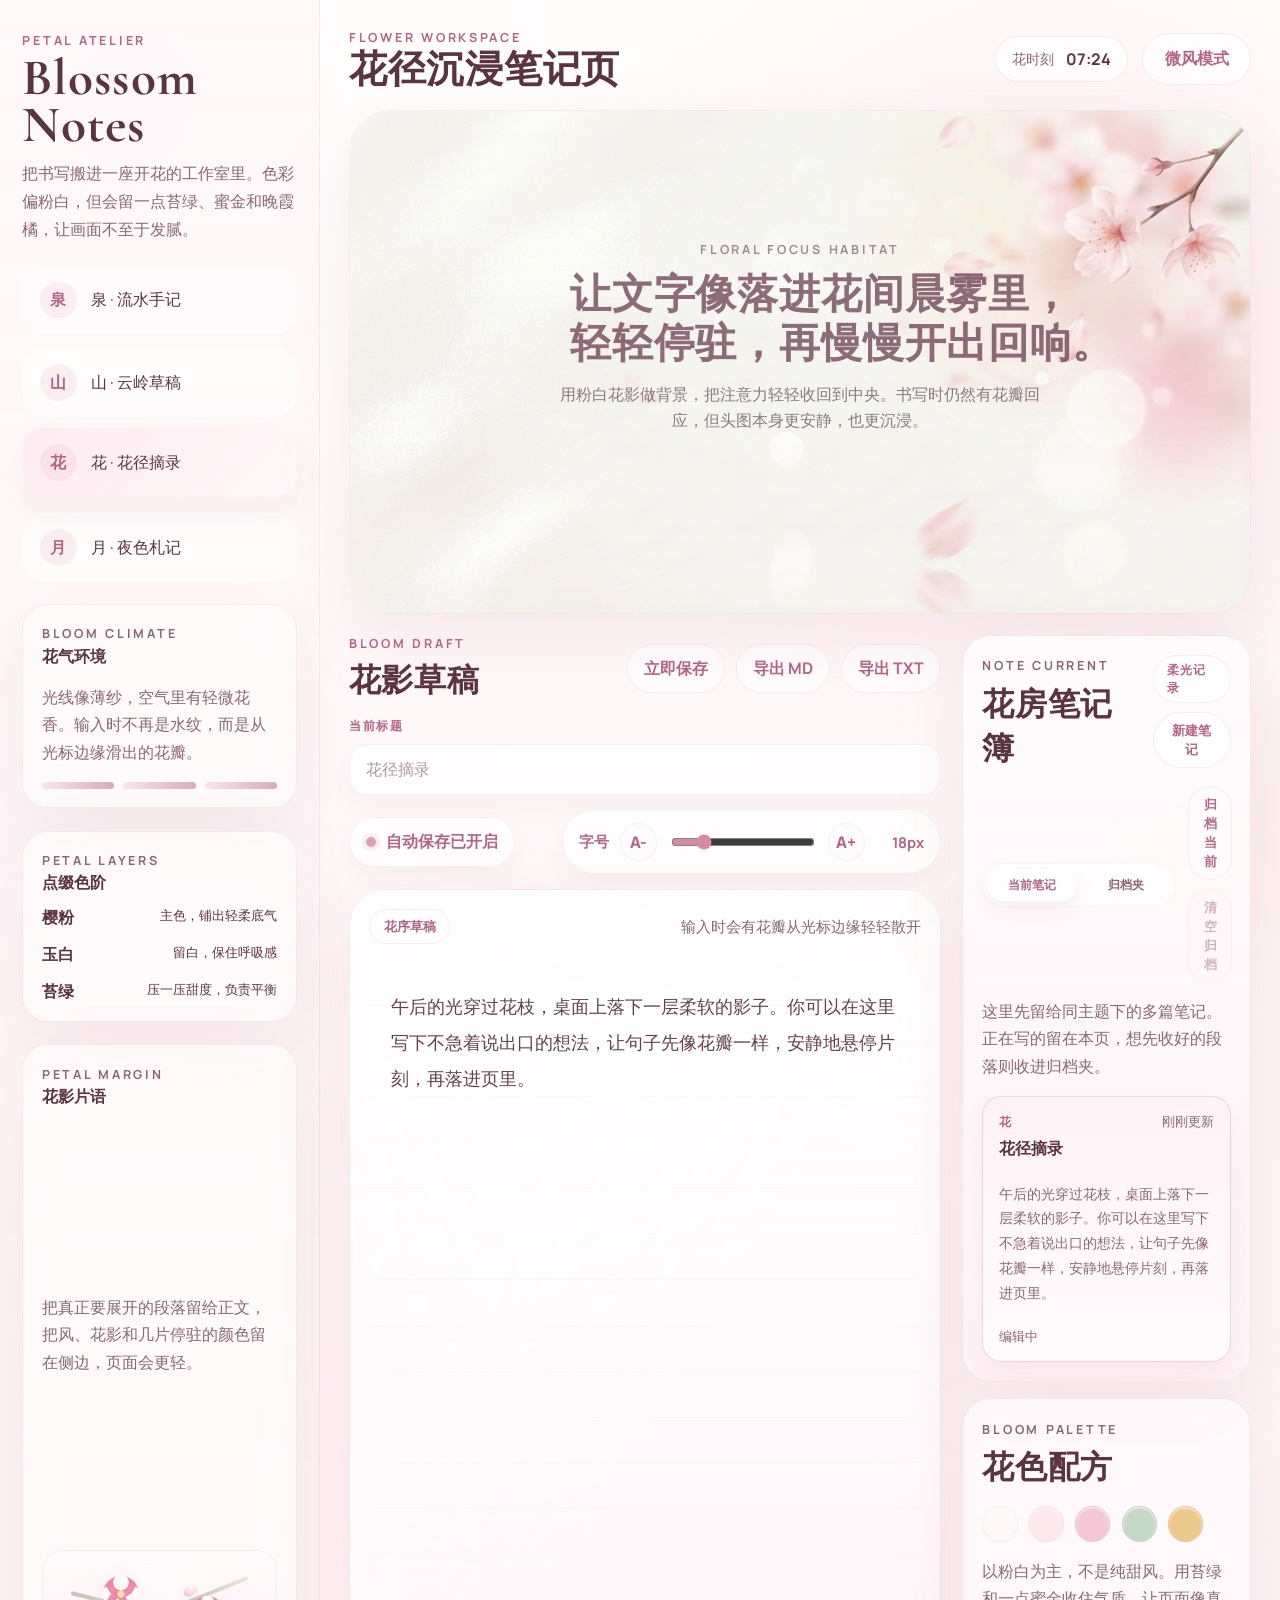
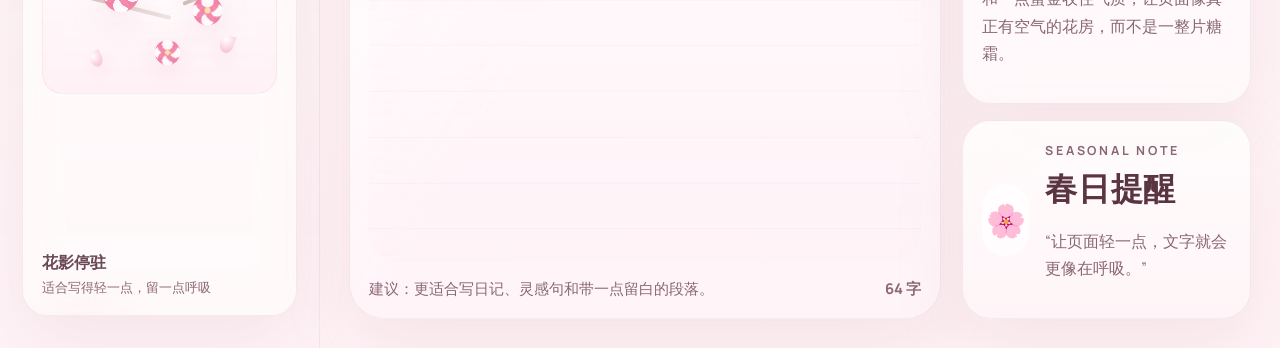
==== commit 7bf4cf2f: "Add archive management to note lists" ====
--- a/flower.html
+++ b/flower.html
@@ -144,6 +144,11 @@
             </div>
           </div>
 
+          <div class="note-title-bar">
+            <label class="note-title-label" for="noteTitleInput">当前标题</label>
+            <input class="note-title-input" id="noteTitleInput" type="text" maxlength="40" placeholder="花径摘录">
+          </div>
+
           <div class="editor-controls" aria-label="编辑设置">
             <div class="workspace-meta">
               <div class="save-state" id="saveState" data-state="saved">
@@ -191,6 +196,37 @@
         </section>
 
         <aside class="insight-column">
+          <article class="floating-card note-hub-card">
+            <div class="note-hub-head">
+              <div>
+                <p class="eyebrow">Note Current</p>
+                <h3>花房笔记簿</h3>
+              </div>
+              <div class="note-hub-actions">
+                <span class="note-hub-chip">柔光记录</span>
+                <button class="note-hub-action" id="newNoteBtn" type="button">新建笔记</button>
+              </div>
+            </div>
+            <p class="note-hub-copy">这里先留给同主题下的多篇笔记。下一步接入真实列表后，它会像花架一样把最近写过的段落轻轻托起来。</p>
+            <div class="note-hub-toolbar">
+              <div class="note-view-toggle" aria-label="笔记视图">
+                <button class="note-view-button is-active" id="activeViewBtn" type="button">当前笔记</button>
+                <button class="note-view-button" id="archivedViewBtn" type="button">归档夹</button>
+              </div>
+              <div class="note-hub-toolbar-actions">
+                <button class="note-hub-action note-hub-action-secondary" id="archiveNoteBtn" type="button">归档当前</button>
+                <button class="note-hub-action note-hub-action-danger" id="clearArchivedBtn" type="button">清空归档</button>
+              </div>
+            </div>
+            <p class="note-hub-copy">这里先留给同主题下的多篇笔记。正在写的留在本页，想先收好的段落则收进归档夹。</p>
+            <div class="note-list-host" id="noteListHost">
+              <div class="note-list__empty" data-note-list-empty="true">
+                <strong class="note-list__empty-title">还没有更多花页</strong>
+                <p class="note-list__empty-text">Day 4 接入交互后，这里会显示晨间摘录、灵感片段和刚刚恢复的本地草稿。</p>
+              </div>
+            </div>
+          </article>
+
           <article class="floating-card palette-card">
             <p class="eyebrow">Bloom Palette</p>
             <h3>花色配方</h3>
@@ -204,16 +240,6 @@
             <p>以粉白为主，不是纯甜风。用苔绿和一点蜜金收住气质，让页面像真正有空气的花房，而不是一整片糖霜。</p>
           </article>
 
-          <article class="floating-card ritual-card">
-            <p class="eyebrow">Writing Mood</p>
-            <h3>花页节奏</h3>
-            <ul>
-              <li>句子可以短一点，像一片花瓣一片花瓣地落。</li>
-              <li>适合摘抄、晨间手记、温柔但不松散的灵感笔记。</li>
-              <li>如果想更空灵，可以把字号调大一点，段落更稀一点。</li>
-            </ul>
-          </article>
-
           <article class="floating-card creature-card">
             <div class="creature-mark" aria-hidden="true">🌸</div>
             <div>
@@ -235,6 +261,7 @@
   <script src="./scripts/notes-migration.js"></script>
   <script src="./scripts/app-init.js"></script>
   <script src="./scripts/ui-save-state.js"></script>
+  <script src="./scripts/ui-note-list.js"></script>
   <script src="./scripts/note-page-core.js"></script>
   <script src="./flower.js"></script>
 </body>
--- a/flower.css
+++ b/flower.css
@@ -623,6 +623,17 @@
   grid-template-columns: minmax(0, 1.6fr) minmax(280px, 0.78fr);
   gap: 1.3rem;
   margin-top: 1.3rem;
+  align-items: stretch;
+}
+
+.editor-panel,
+.insight-column {
+  min-width: 0;
+}
+
+.editor-panel {
+  display: flex;
+  flex-direction: column;
 }
 
 .panel-head {
@@ -656,6 +667,45 @@
   cursor: pointer;
 }
 
+.note-title-bar {
+  display: grid;
+  gap: 0.55rem;
+  margin-bottom: 0.9rem;
+}
+
+.note-title-label {
+  color: var(--rose-deep);
+  font-size: 0.78rem;
+  font-weight: 800;
+  letter-spacing: 0.14em;
+  text-transform: uppercase;
+}
+
+.note-title-input {
+  min-height: 3.2rem;
+  width: 100%;
+  padding: 0.85rem 1rem;
+  border: 1px solid rgba(202, 154, 172, 0.14);
+  border-radius: 1.15rem;
+  background: rgba(255, 255, 255, 0.76);
+  color: var(--text);
+  font: inherit;
+  font-size: 1rem;
+  box-shadow: 0 12px 26px rgba(200, 154, 171, 0.08);
+}
+
+.note-title-input::placeholder {
+  color: rgba(137, 103, 117, 0.68);
+}
+
+.note-title-input:focus {
+  outline: none;
+  border-color: rgba(202, 154, 172, 0.24);
+  box-shadow:
+    0 12px 26px rgba(200, 154, 171, 0.1),
+    0 0 0 5px rgba(245, 199, 214, 0.14);
+}
+
 .editor-controls {
   display: flex;
   align-items: center;
@@ -747,6 +797,9 @@
 
 .editor-wrap {
   position: relative;
+  display: flex;
+  flex: 1;
+  flex-direction: column;
   overflow: hidden;
   min-height: 620px;
   padding: 1.2rem;
@@ -799,6 +852,7 @@
 .editor {
   position: relative;
   z-index: 2;
+  flex: 1;
   min-height: 460px;
   padding: 1.7rem 1.4rem 2rem;
   border-radius: 1.8rem;
@@ -884,6 +938,253 @@
   backdrop-filter: blur(18px);
 }
 
+.note-hub-card {
+  position: relative;
+  overflow: hidden;
+  background:
+    linear-gradient(180deg, rgba(255, 251, 252, 0.96), rgba(255, 243, 247, 0.92)),
+    radial-gradient(circle at 84% 12%, rgba(255, 227, 236, 0.3), transparent 22%);
+}
+
+.note-hub-card::before {
+  content: "";
+  position: absolute;
+  inset: auto auto -18% -14%;
+  width: 8rem;
+  height: 8rem;
+  border-radius: 50%;
+  background: radial-gradient(circle, rgba(248, 206, 221, 0.3), transparent 70%);
+  filter: blur(10px);
+  pointer-events: none;
+}
+
+.note-hub-head {
+  display: flex;
+  align-items: flex-start;
+  justify-content: space-between;
+  gap: 1rem;
+}
+
+.note-hub-actions {
+  display: grid;
+  justify-items: end;
+  gap: 0.55rem;
+}
+
+.note-hub-copy {
+  margin: 0.9rem 0 1rem;
+}
+
+.note-hub-card > .note-hub-copy:first-of-type {
+  display: none;
+}
+
+.note-hub-toolbar {
+  display: flex;
+  align-items: center;
+  justify-content: space-between;
+  gap: 0.8rem;
+  margin: 0.95rem 0 0.85rem;
+}
+
+.note-hub-toolbar-actions {
+  display: inline-flex;
+  flex-wrap: wrap;
+  justify-content: flex-end;
+  gap: 0.55rem;
+}
+
+.note-view-toggle {
+  display: inline-flex;
+  align-items: center;
+  gap: 0.35rem;
+  padding: 0.3rem;
+  border-radius: 999px;
+  background: rgba(255, 255, 255, 0.62);
+  border: 1px solid rgba(202, 154, 172, 0.1);
+}
+
+.note-view-button {
+  min-height: 2rem;
+  min-width: 5.5rem;
+  padding: 0.35rem 0.8rem;
+  border: 0;
+  border-radius: 999px;
+  background: transparent;
+  color: var(--muted);
+  font: inherit;
+  font-size: 0.78rem;
+  font-weight: 700;
+  white-space: nowrap;
+  cursor: pointer;
+  transition: background 220ms ease, color 220ms ease, box-shadow 220ms ease;
+}
+
+.note-view-button.is-active {
+  background: rgba(255, 255, 255, 0.94);
+  color: var(--rose-deep);
+  box-shadow: 0 8px 18px rgba(208, 150, 171, 0.14);
+}
+
+.note-hub-chip {
+  display: inline-flex;
+  align-items: center;
+  min-height: 2rem;
+  padding: 0.3rem 0.8rem;
+  border-radius: 999px;
+  border: 1px solid rgba(202, 154, 172, 0.16);
+  background: rgba(255, 255, 255, 0.72);
+  color: var(--rose-deep);
+  font-size: 0.78rem;
+  font-weight: 700;
+  letter-spacing: 0.08em;
+}
+
+.note-hub-action {
+  min-height: 2.2rem;
+  padding: 0.5rem 0.9rem;
+  border: 1px solid rgba(202, 154, 172, 0.18);
+  border-radius: 999px;
+  background: rgba(255, 255, 255, 0.82);
+  color: var(--rose-deep);
+  font: inherit;
+  font-size: 0.84rem;
+  font-weight: 700;
+  cursor: pointer;
+  transition: transform 220ms ease, box-shadow 220ms ease, border-color 220ms ease;
+}
+
+.note-hub-action:hover {
+  transform: translateY(-1px);
+  border-color: rgba(198, 134, 159, 0.24);
+  box-shadow: 0 10px 20px rgba(208, 150, 171, 0.12);
+}
+
+.note-hub-action:disabled {
+  opacity: 0.45;
+  cursor: default;
+  transform: none;
+  box-shadow: none;
+}
+
+.note-hub-action-secondary {
+  background: rgba(255, 252, 253, 0.82);
+}
+
+.note-hub-action-danger {
+  border-color: rgba(201, 137, 156, 0.2);
+  color: #9a5f74;
+  background: rgba(255, 245, 247, 0.84);
+}
+
+.note-list-host {
+  position: relative;
+  z-index: 1;
+}
+
+.note-list {
+  display: grid;
+  gap: 0.75rem;
+}
+
+.note-list__item {
+  width: 100%;
+  display: grid;
+  gap: 0.45rem;
+  padding: 0.95rem 1rem;
+  border: 1px solid rgba(202, 154, 172, 0.14);
+  border-radius: 1.2rem;
+  background: rgba(255, 255, 255, 0.72);
+  color: var(--text);
+  text-align: left;
+  cursor: pointer;
+  transition: transform 220ms ease, border-color 220ms ease, background 220ms ease, box-shadow 220ms ease;
+}
+
+.note-list__item:hover {
+  transform: translateY(-2px);
+  border-color: rgba(198, 134, 159, 0.22);
+  background: rgba(255, 252, 253, 0.94);
+  box-shadow: 0 14px 28px rgba(208, 150, 171, 0.12);
+}
+
+.note-list__item.is-active {
+  border-color: rgba(198, 134, 159, 0.3);
+  background: linear-gradient(180deg, rgba(255, 243, 247, 0.96), rgba(255, 251, 252, 0.92));
+  box-shadow: 0 16px 30px rgba(208, 150, 171, 0.14);
+}
+
+.note-list__item.is-archived {
+  opacity: 0.82;
+}
+
+.note-list__item.is-clickable {
+  cursor: pointer;
+}
+
+.note-list__meta,
+.note-list__status {
+  display: flex;
+  align-items: center;
+  justify-content: space-between;
+  gap: 0.75rem;
+}
+
+.note-list__theme,
+.note-list__time,
+.note-list__status,
+.note-list__excerpt,
+.note-list__empty-text {
+  color: var(--muted);
+}
+
+.note-list__theme {
+  font-size: 0.76rem;
+  font-weight: 800;
+  letter-spacing: 0.12em;
+  text-transform: uppercase;
+  color: var(--rose-deep);
+}
+
+.note-list__time,
+.note-list__status {
+  font-size: 0.8rem;
+}
+
+.note-list__item-action {
+  min-height: 1.9rem;
+  padding: 0.35rem 0.8rem;
+  border: 1px solid rgba(198, 134, 159, 0.18);
+  border-radius: 999px;
+  background: rgba(255, 255, 255, 0.8);
+  color: var(--rose-deep);
+  font: inherit;
+  font-size: 0.76rem;
+  font-weight: 700;
+  cursor: pointer;
+}
+
+.note-list__title,
+.note-list__empty-title {
+  font-size: 1rem;
+  line-height: 1.35;
+}
+
+.note-list__excerpt,
+.note-list__empty-text {
+  font-size: 0.9rem;
+  line-height: 1.6;
+}
+
+.note-list__empty {
+  display: grid;
+  gap: 0.45rem;
+  padding: 1.05rem 1rem;
+  border: 1px dashed rgba(202, 154, 172, 0.18);
+  border-radius: 1.2rem;
+  background: rgba(255, 255, 255, 0.54);
+}
+
 .swatches {
   display: flex;
   gap: 0.7rem;
@@ -1104,6 +1405,30 @@
     border-radius: 1.2rem;
   }
 
+  .note-hub-head {
+    flex-direction: column;
+    align-items: flex-start;
+  }
+
+  .note-hub-actions {
+    width: 100%;
+    justify-items: start;
+  }
+
+  .note-hub-toolbar {
+    flex-direction: column;
+    align-items: stretch;
+  }
+
+  .note-hub-toolbar-actions {
+    justify-content: flex-start;
+  }
+
+  .note-view-toggle {
+    width: 100%;
+    justify-content: space-between;
+  }
+
   .size-slider {
     width: 100%;
   }
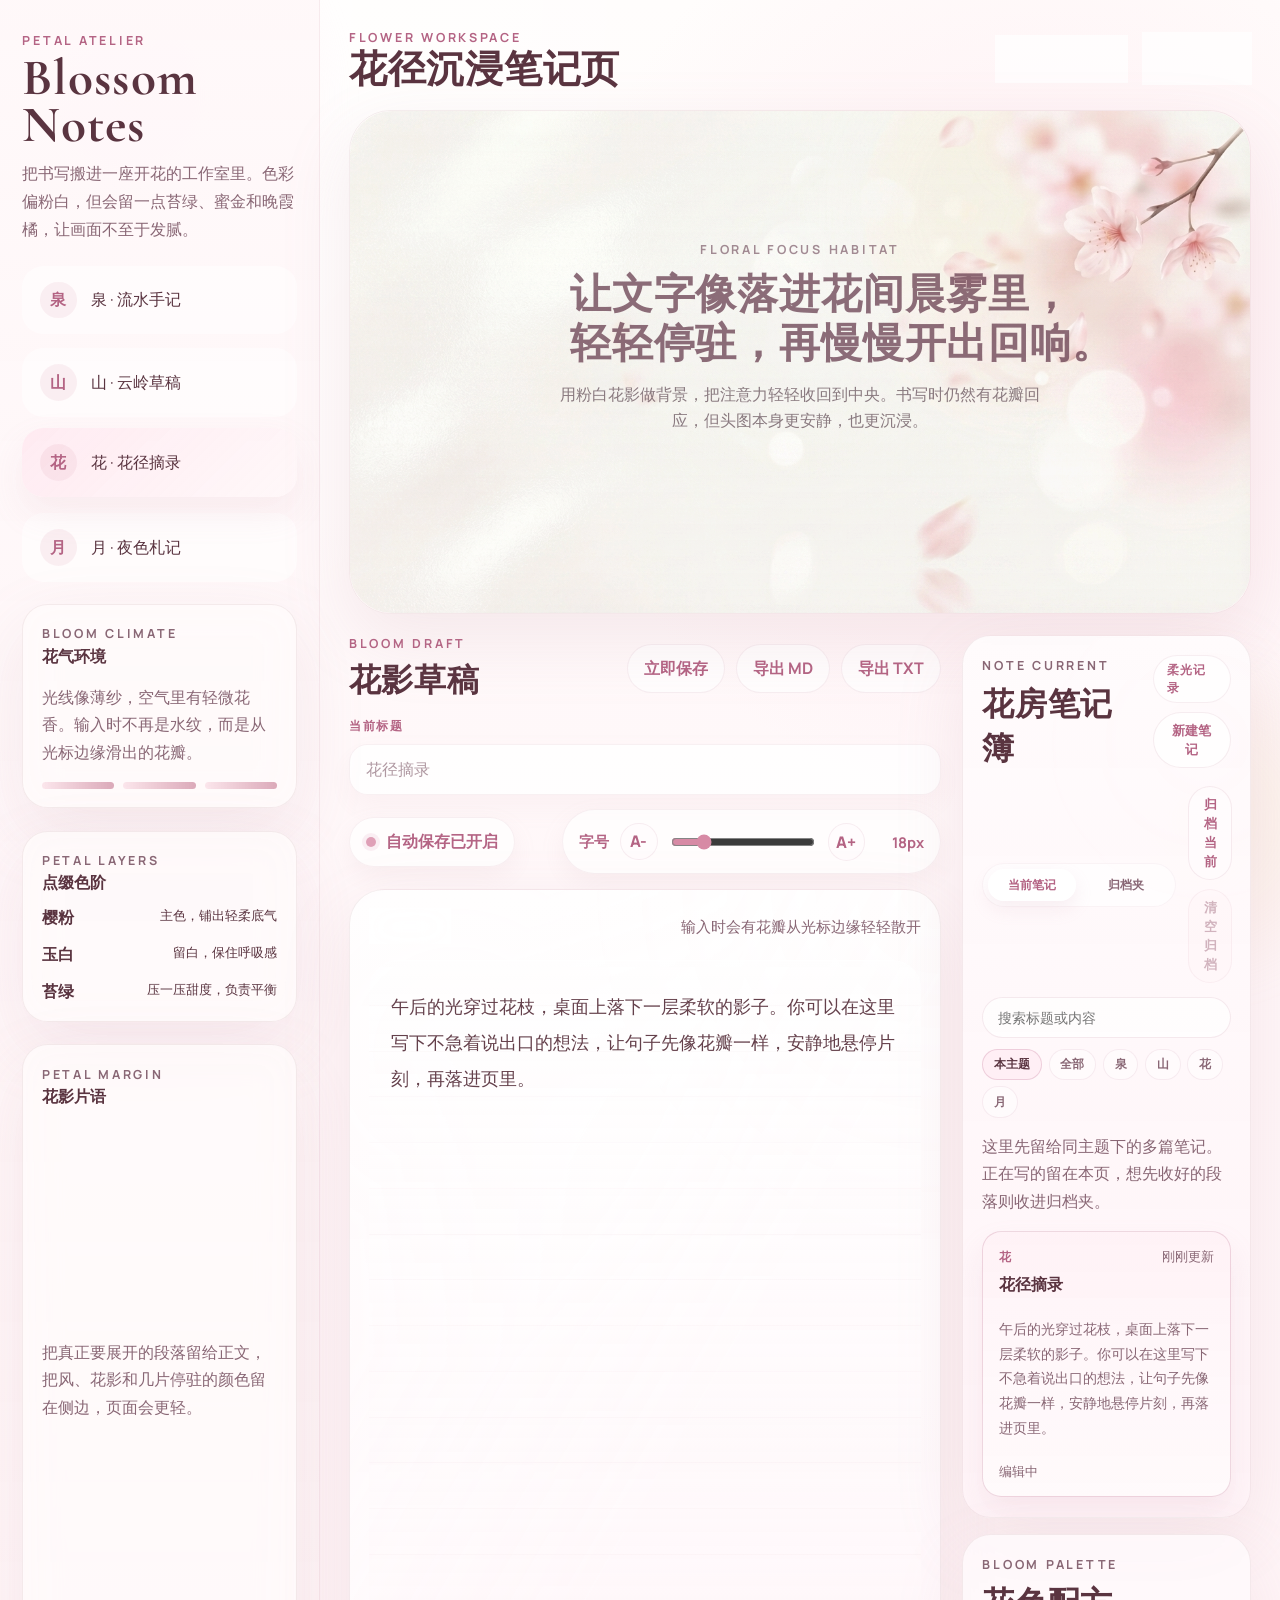
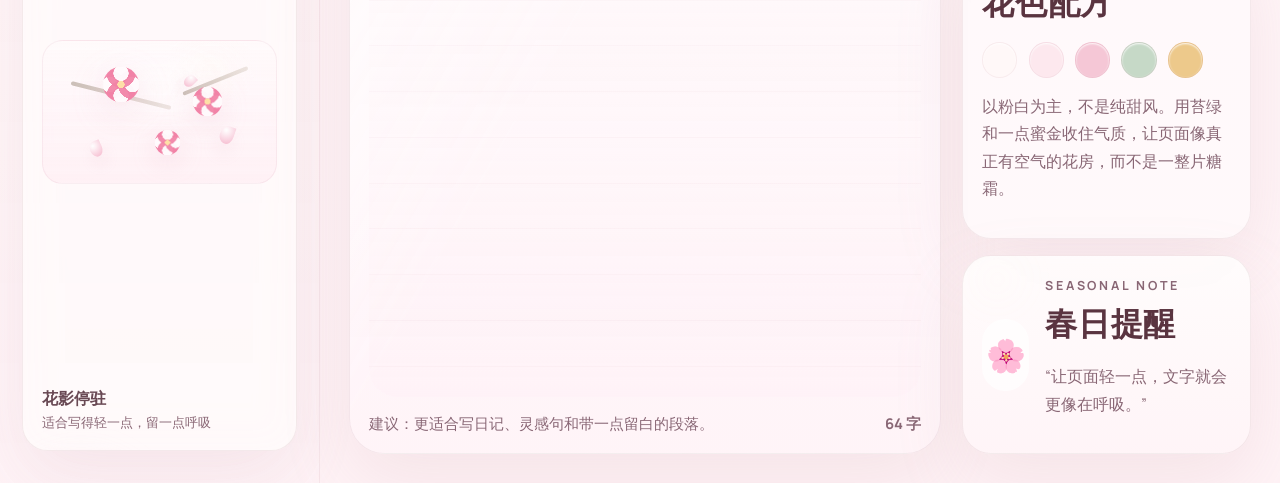
==== commit 0cedc1dc: "Add note search and theme filters" ====
--- a/flower.html
+++ b/flower.html
@@ -218,6 +218,17 @@
                 <button class="note-hub-action note-hub-action-danger" id="clearArchivedBtn" type="button">清空归档</button>
               </div>
             </div>
+            <div class="note-hub-search">
+              <input class="note-search-input" id="noteSearchInput" type="search" placeholder="搜索标题或内容" autocomplete="off" aria-label="搜索笔记">
+              <div class="note-theme-filter" aria-label="主题筛选">
+                <button class="note-theme-filter__button is-active" type="button" data-theme-filter="current">本主题</button>
+                <button class="note-theme-filter__button" type="button" data-theme-filter="all">全部</button>
+                <button class="note-theme-filter__button" type="button" data-theme-filter="spring">泉</button>
+                <button class="note-theme-filter__button" type="button" data-theme-filter="mountain">山</button>
+                <button class="note-theme-filter__button" type="button" data-theme-filter="flower">花</button>
+                <button class="note-theme-filter__button" type="button" data-theme-filter="moon">月</button>
+              </div>
+            </div>
             <p class="note-hub-copy">这里先留给同主题下的多篇笔记。正在写的留在本页，想先收好的段落则收进归档夹。</p>
             <div class="note-list-host" id="noteListHost">
               <div class="note-list__empty" data-note-list-empty="true">
@@ -262,6 +273,7 @@
   <script src="./scripts/app-init.js"></script>
   <script src="./scripts/ui-save-state.js"></script>
   <script src="./scripts/ui-note-list.js"></script>
+  <script src="./scripts/notes-search.js"></script>
   <script src="./scripts/note-page-core.js"></script>
   <script src="./flower.js"></script>
 </body>
--- a/flower.css
+++ b/flower.css
@@ -994,6 +994,59 @@
   gap: 0.55rem;
 }
 
+.note-hub-search {
+  display: grid;
+  gap: 0.7rem;
+  margin: 0.35rem 0 0.95rem;
+}
+
+.note-search-input {
+  width: 100%;
+  min-height: 2.45rem;
+  padding: 0.62rem 0.9rem;
+  border: 1px solid rgba(190, 122, 151, 0.16);
+  border-radius: 999px;
+  background: rgba(255, 255, 255, 0.74);
+  color: var(--text);
+  font: inherit;
+  font-size: 0.88rem;
+  outline: none;
+  transition: border-color 220ms ease, box-shadow 220ms ease, background 220ms ease;
+}
+
+.note-search-input:focus {
+  border-color: rgba(188, 108, 142, 0.34);
+  background: rgba(255, 255, 255, 0.94);
+  box-shadow: 0 0 0 4px rgba(238, 178, 198, 0.16);
+}
+
+.note-theme-filter {
+  display: flex;
+  flex-wrap: wrap;
+  gap: 0.4rem;
+}
+
+.note-theme-filter__button {
+  min-height: 1.95rem;
+  padding: 0.32rem 0.68rem;
+  border: 1px solid rgba(190, 122, 151, 0.13);
+  border-radius: 999px;
+  background: rgba(255, 255, 255, 0.52);
+  color: var(--muted);
+  font: inherit;
+  font-size: 0.74rem;
+  font-weight: 800;
+  white-space: nowrap;
+  cursor: pointer;
+  transition: background 220ms ease, color 220ms ease, border-color 220ms ease;
+}
+
+.note-theme-filter__button.is-active {
+  border-color: rgba(188, 108, 142, 0.26);
+  background: rgba(255, 240, 246, 0.94);
+  color: var(--accent-deep);
+}
+
 .note-view-toggle {
   display: inline-flex;
   align-items: center;
